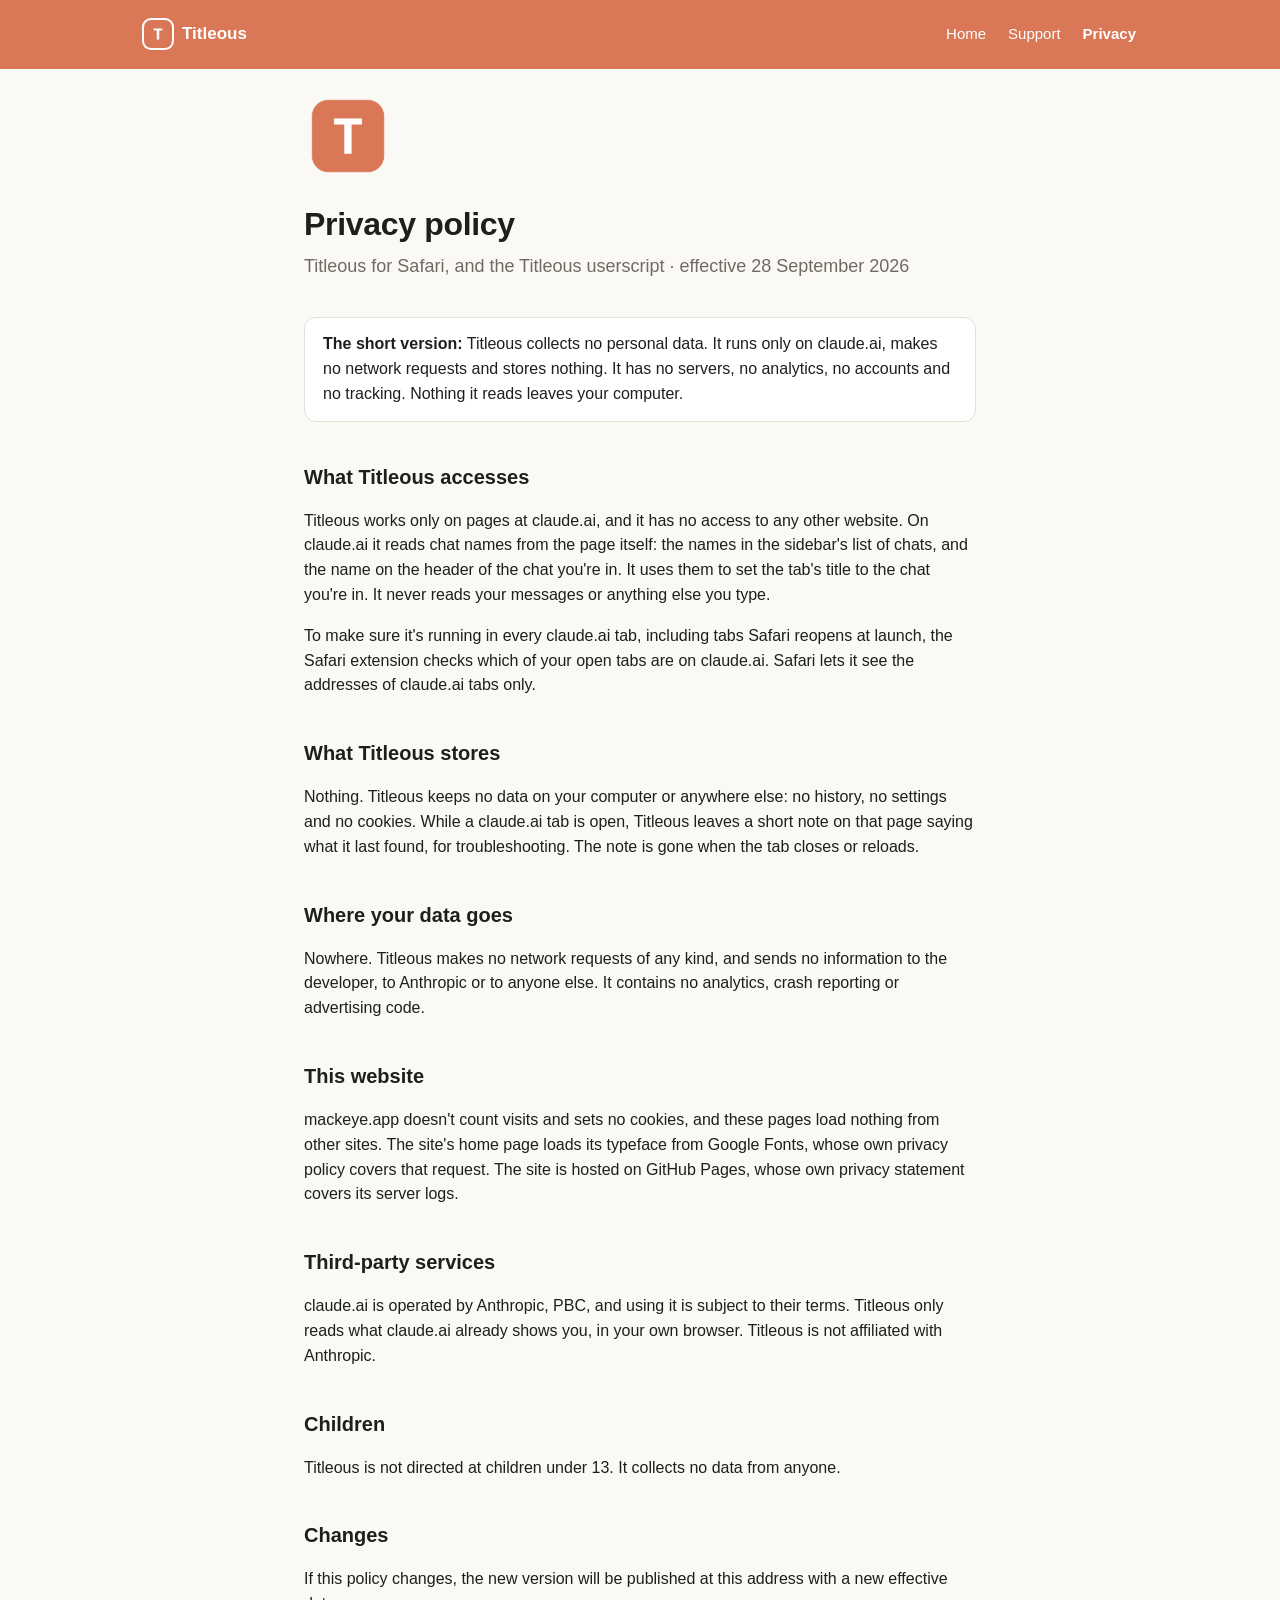
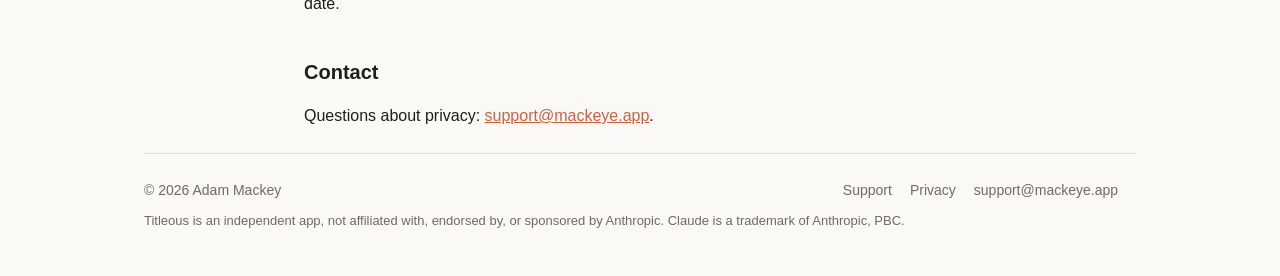
==== titleous/privacy.html @ 21d191f8 "Titleous support and privacy pages At /titleous/support.html and /titleous/privacy.html, the address" ====
<!doctype html>
<html lang="en">
<head>
  <meta charset="utf-8">
  <meta name="viewport" content="width=device-width, initial-scale=1">
  <title>Titleous – privacy policy</title>
  <meta name="description" content="Titleous collects no data. It runs only on claude.ai, makes no network requests and stores nothing.">
  <meta name="theme-color" content="#c96442">
  <link rel="icon" href="favicon.ico" sizes="any">
  <link rel="icon" type="image/png" sizes="192x192" href="favicon-192.png">
  <link rel="icon" type="image/png" sizes="32x32" href="favicon-32.png">
  <link rel="icon" type="image/png" sizes="16x16" href="favicon-16.png">
  <link rel="apple-touch-icon" href="apple-touch-icon.png">
  <meta property="og:type" content="website">
  <meta property="og:site_name" content="MackEye Apps">
  <meta property="og:title" content="Titleous – privacy policy">
  <meta property="og:description" content="Titleous collects no data. It runs only on claude.ai, makes no network requests and stores nothing.">
  <meta property="og:url" content="https://mackeye.app/titleous/privacy.html">
  <meta property="og:image" content="https://mackeye.app/titleous/og.png">
  <meta name="twitter:card" content="summary_large_image">
  <link rel="canonical" href="https://mackeye.app/titleous/privacy.html">
  <link rel="stylesheet" href="style.css?v=1">
</head>
<body>
<div class="wrap">
  <nav class="nav">
    <a class="brand" href="../"><img src="icon.png" width="28" height="28" alt="">Titleous</a>
    <div class="links"><a href="../">Home</a><a href="support.html">Support</a><a href="privacy.html" aria-current="page">Privacy</a></div>
  </nav>
</div>
<div class="wrap narrow">
  <header class="page">
    <img src="icon.png" width="88" height="88" alt="">
    <h1>Privacy policy</h1>
    <p class="tagline">Titleous for Safari, and the Titleous userscript · effective 28 September 2026</p>
  </header>

  <p class="note"><strong>The short version:</strong> Titleous collects no personal data. It runs only on claude.ai, makes no network requests and stores nothing. It has no servers, no analytics, no accounts and no tracking. Nothing it reads leaves your computer.</p>

  <h2>What Titleous accesses</h2>
  <p>Titleous works only on pages at claude.ai, and it has no access to any other website. On claude.ai it reads chat names from the page itself: the names in the sidebar's list of chats, and the name on the header of the chat you're in. It uses them to set the tab's title to the chat you're in. It never reads your messages or anything else you type.</p>
  <p>To make sure it's running in every claude.ai tab, including tabs Safari reopens at launch, the Safari extension checks which of your open tabs are on claude.ai. Safari lets it see the addresses of claude.ai tabs only.</p>

  <h2>What Titleous stores</h2>
  <p>Nothing. Titleous keeps no data on your computer or anywhere else: no history, no settings and no cookies. While a claude.ai tab is open, Titleous leaves a short note on that page saying what it last found, for troubleshooting. The note is gone when the tab closes or reloads.</p>

  <h2>Where your data goes</h2>
  <p>Nowhere. Titleous makes no network requests of any kind, and sends no information to the developer, to Anthropic or to anyone else. It contains no analytics, crash reporting or advertising code.</p>

  <h2 id="this-website">This website</h2>
  <p>mackeye.app doesn't count visits and sets no cookies, and these pages load nothing from other sites. The site's home page loads its typeface from Google Fonts, whose own privacy policy covers that request. The site is hosted on GitHub Pages, whose own privacy statement covers its server logs.</p>

  <h2>Third-party services</h2>
  <p>claude.ai is operated by Anthropic, PBC, and using it is subject to their terms. Titleous only reads what claude.ai already shows you, in your own browser. Titleous is not affiliated with Anthropic.</p>

  <h2>Children</h2>
  <p>Titleous is not directed at children under 13. It collects no data from anyone.</p>

  <h2>Changes</h2>
  <p>If this policy changes, the new version will be published at this address with a new effective date.</p>

  <h2>Contact</h2>
  <p>Questions about privacy: <a href="mailto:support@mackeye.app?subject=Titleous%20privacy">support@mackeye.app</a>.</p>

</div>
<div class="wrap">
  <footer>
    <div class="row">
      <span>© 2026 Adam Mackey</span>
      <span><a href="support.html">Support</a><a href="privacy.html">Privacy</a><a href="mailto:support@mackeye.app?subject=Titleous">support@mackeye.app</a></span>
    </div>
    <p class="legal">Titleous is an independent app, not affiliated with, endorsed by, or sponsored by Anthropic. Claude is a trademark of Anthropic, PBC.</p>
  </footer>
</div>
</body>
</html>
---- titleous/style.css ----
/* ==== BEGIN SHARED — generated from ~/SiteStyle/base.css by ~/SiteStyle/sync.py. Edit it there, not here. ==== */
/* Shared stylesheet for meterous.app and pulseous.app.
   This file is the source of truth. ~/SiteStyle/sync.py copies it, verbatim, into
   the marked block at the top of each site's style.css; each site's own components
   follow that block. Edit here, then run sync.py — never edit the copies. */
:root {
  color-scheme: light dark;
  --bg: #faf9f5;
  --card: #ffffff;
  --text: #1f1e1b;
  --muted: #6f6b62;
  --line: #e3dfd4;
  --accent: #c96442;
  --band: #d97757;   /* the apps' clay: their icons' colour, and MackEye's --clay */
  --on-band: #fff;
  --tb-bg: #e9e7e1;  /* the toolbar pictures in the state cards: button and glyph */
  --tb-glyph: #55524b;
}
@media (prefers-color-scheme: dark) {
  :root { --bg: #262624; --card: #2f2e2b; --text: #f0eee6; --muted: #a6a39a; --line: #3f3d39; --accent: #d97757;
          --tb-bg: #171716; --tb-glyph: #d0cec8; }
}
* { box-sizing: border-box; }
body {
  margin: 0;
  background: var(--bg);
  color: var(--text);
  font: 16px/1.55 -apple-system, BlinkMacSystemFont, "Helvetica Neue", Helvetica, Arial, sans-serif;
}
/* The hero glow reaches past the screenshot, and on a phone that is past the edge of the
   screen: the page scrolled sideways, and Chrome on Android zoomed out to fit it. Clip it
   at the edge. It has to be on both elements: set on body alone, the value is handed up
   to the viewport and body itself goes back to visible, so nothing is clipped. */
html, body { overflow-x: hidden; overflow-x: clip; }
a { color: var(--accent); }
.wrap { max-width: 1040px; margin: 0 auto; padding: 0 24px; }
.narrow { max-width: 720px; }

/* The band, as on mackeye.app (2026-09-28): the nav and the hero sit on a full-width
   band of the apps' clay, with white text, in light and dark mode alike. It's their own
   background, stretched to the window's edges by a spread shadow and clipped back to
   their height, so the markup stays as it is. Support and Privacy get just the nav. */
.nav, .hero { background: var(--band); box-shadow: 0 0 0 100vmax var(--band); clip-path: inset(0 -100vmax); }
/* The nav's clay reaches 1px under it, so where it meets the hero mid-pixel the page
   behind can't show through as a dark hairline. The hero paints over the overlap. */
.nav { clip-path: inset(0 -100vmax -1px); }
/* The band paints the hero's padding too, so the space between the band and the first
   cards has to be a margin: 56px, the gap Pulseous already leaves between its two rows of cards. */
.hero { margin-bottom: 56px; }

/* Navigation */
.nav { display: flex; align-items: center; justify-content: space-between; padding: 20px 0; }
.brand { display: flex; align-items: center; gap: 10px; color: var(--on-band); text-decoration: none; font-weight: 600; font-size: 17px; }
/* A white ring, so the clay tile doesn't vanish into the clay band. */
.brand img { width: 28px; height: 28px; border-radius: 7px; box-shadow: 0 0 0 2px var(--on-band); }
/* Full white: dimming them dropped them to about 2.7:1 on the clay. The current page is
   marked by weight instead. */
.nav .links a { margin-left: 22px; color: var(--on-band); text-decoration: none; font-size: 15px; }
.nav .links a[aria-current] { font-weight: 600; }
.nav .links a:hover { text-decoration: underline; text-underline-offset: 4px; }

/* Home: hero */
.hero { display: grid; grid-template-columns: 1.1fr 1fr; gap: 48px; align-items: center; padding: 56px 0 64px; }
.hero h1 { margin: 0 0 16px; font-size: 56px; line-height: 1.06; letter-spacing: -0.025em; text-wrap: balance; color: var(--on-band); }
.lead { margin: 0 0 28px; font-size: 20px; color: var(--muted); }
.cta { display: inline-flex; align-items: center; gap: 9px; padding: 12px 20px; border-radius: 10px; background: var(--accent); color: #fff; text-decoration: none; font-weight: 600; }
.cta svg { display: block; flex: none; }
.demo-link { margin: 16px 0 0; }
.demo-link a { color: var(--text); font-weight: 600; text-decoration: none; }
.demo-link a:hover { color: var(--accent); }
.cta:hover { filter: brightness(1.06); }
.cta.soon { background: var(--card); color: var(--muted); border: 1px solid var(--line); font-weight: 500; }
.cta-row { display: flex; flex-wrap: wrap; gap: 12px; align-items: center; }
.fineprint { margin: 14px 0 0; font-size: 14px; color: var(--muted); }
/* On the band. White on clay is 3.1:1, so the lead gets a little more weight. */
.hero .lead { color: var(--on-band); font-weight: 500; }
.hero .fineprint { color: var(--on-band); }
.hero .demo-link a, .hero .demo-link a:hover { color: var(--on-band); }
.hero .demo-link a:hover { text-decoration: underline; }
/* Store badges. Apple's badge is Apple's own artwork, shown exactly as supplied: its
   marketing guidelines ask for the black one whenever other stores' badges sit beside
   it, first in the row, never modified or animated (so: no hover effect), at least 40px
   tall, with clear space of a quarter of its height. The browser badges are ours, drawn
   to match it. Their glyph and type are sized in cqw, relative to the badge, so they
   shrink in step with Apple's artwork when the grid narrows on a phone; the px values
   are for browsers without container units. The logo sits at the left inset Apple's
   logo uses and the text follows it, left-aligned, the way Apple's badge is laid out.
   Centring the text was tried twice (logo and text centred together, then text centred
   beside a left logo) and both looked off next to Apple's badge. */
.badges { display: grid; grid-template-columns: repeat(2, minmax(0, 180px)); gap: 14px; }
.store-badge { display: block; border-radius: 5% / 19.5%; color: #fff; text-decoration: none; }
.store-badge img { display: block; width: 100%; height: auto; }
.store-badge.browser { container-type: inline-size; display: flex; align-items: center; gap: 3.6%; aspect-ratio: 156.1 / 40; padding: 0 5.9%; border: 1px solid #a6a6a6; background: #000; }
.store-badge.browser svg { display: block; flex: none; width: 24px; height: 24px; width: 13.4cqw; height: 13.4cqw; }
.store-badge.browser span { display: block; font-size: 19.5px; font-size: 10.8cqw; font-weight: 450; line-height: 1; letter-spacing: -0.015em; white-space: nowrap; }
.store-badge.browser small { display: block; margin-bottom: 2px; margin-bottom: 0.9cqw; font-size: 10px; font-size: 5.7cqw; font-weight: 400; letter-spacing: 0.01em; }
/* On the band, a deep shadow gives the popup its depth. (It had a clay glow behind it,
   which meant nothing once the band was clay too.) */
.hero-shot { position: relative; margin: 0; justify-self: center; }
.hero-shot picture { display: block; }
.hero-shot img { display: block; width: 340px; max-width: 100%; height: auto; border-radius: 14px; box-shadow: 0 30px 60px -20px rgba(31, 30, 27, 0.5); }

/* Home: two cards under the band, each a picture of the toolbar icon and what it's saying.
   Each site draws its own icon inside; .tb-bg is the toolbar button behind it. */
.states { display: grid; grid-template-columns: 1fr 1fr; gap: 20px; padding-bottom: 56px; }
.state { display: flex; align-items: center; gap: 22px; margin: 0; padding: 20px 24px; border-radius: 14px; background: var(--card); border: 1px solid var(--line); }
.state svg { flex: none; width: 132px; height: auto; }
.tb-bg { fill: var(--tb-bg); }
.state figcaption { font-size: 15px; color: var(--muted); }
.state figcaption strong { display: block; margin-bottom: 3px; font-size: 17px; color: var(--text); }

/* Home: features and steps */
.features { display: grid; grid-template-columns: repeat(3, 1fr); gap: 20px; padding-bottom: 20px; }
.feature { padding: 22px; border-radius: 14px; background: var(--card); border: 1px solid var(--line); }
.feature svg { display: block; width: 32px; height: 32px; margin-bottom: 14px; color: var(--accent); }
.feature h3 { margin: 0 0 6px; font-size: 17px; }
.feature p { margin: 0; font-size: 15px; color: var(--muted); }
.howto { display: grid; grid-template-columns: 1fr 1fr; gap: 48px; padding-bottom: 80px; }
.section-title { margin: 0 0 14px; font-size: 26px; letter-spacing: -0.01em; }
.section-note { margin: 0; color: var(--muted); }
.coffee { margin-top: 14px; }
ol.steps { margin: 0; padding-left: 22px; }
ol.steps li { margin: 10px 0; }
ol.steps li::marker { color: var(--accent); font-weight: 600; }

/* Home: demo video */
.demo { padding-bottom: 80px; text-align: center; }
.demo .section-note { max-width: 560px; margin: 0 auto; }
.demo-video { display: block; width: 100%; max-width: 960px; height: auto; margin: 24px auto 0; border-radius: 14px; border: 1px solid var(--line); box-shadow: 0 30px 60px -24px rgba(0, 0, 0, 0.45); background: #000; }

/* Support and privacy pages */
header.page { text-align: left; margin: 24px 0 36px; }
header.page img { width: 88px; height: 88px; border-radius: 20px; }
header.page h1 { margin: 12px 0 4px; font-size: 32px; letter-spacing: -0.01em; }
.tagline { margin: 0; font-size: 18px; color: var(--muted); }
h2 { margin: 40px 0 12px; font-size: 20px; }
h3 { margin: 24px 0 6px; font-size: 16px; }
.note { padding: 14px 18px; border-radius: 12px; background: var(--card); border: 1px solid var(--line); }
kbd { padding: 1px 6px; border: 1px solid var(--line); border-bottom-width: 2px; border-radius: 5px; background: var(--card); font: 13px ui-monospace, Menlo, monospace; }

/* Footer */
footer { margin-top: 24px; border-top: 1px solid var(--line); padding: 26px 0 44px; font-size: 14px; color: var(--muted); }
footer .row { display: flex; flex-wrap: wrap; gap: 8px 24px; justify-content: space-between; }
footer a { color: var(--muted); text-decoration: none; margin-right: 18px; }
footer a:hover { color: var(--text); }
footer .legal { margin: 10px 0 0; font-size: 13px; }

@media (max-width: 980px) {
  .hero { grid-template-columns: 1fr; gap: 36px; padding: 32px 0 56px; }
}

@media (max-width: 760px) {
  .hero { grid-template-columns: 1fr; gap: 32px; padding: 24px 0 48px; }
  .hero h1 { font-size: 36px; }
  .states, .features, .howto { grid-template-columns: 1fr; }
}

/* Narrower than 360px the nav doesn't fit on one line, and the overflow clip cut off its last
   link ("Privacy" at 320px). Let the links drop to a second line instead. */
@media (max-width: 359px) {
  .nav { flex-wrap: wrap; row-gap: 6px; }
  .nav .links a:first-child { margin-left: 0; }
}

/* Narrower than this, two badges side by side would take Apple's below its 40px minimum. */
@media (max-width: 374px) {
  .badges { grid-template-columns: minmax(0, 180px); }
}
/* ==== END SHARED ==== */

/* ==== Titleous only ==== */

/* Nothing yet: the support and privacy pages use only the shared styles. */
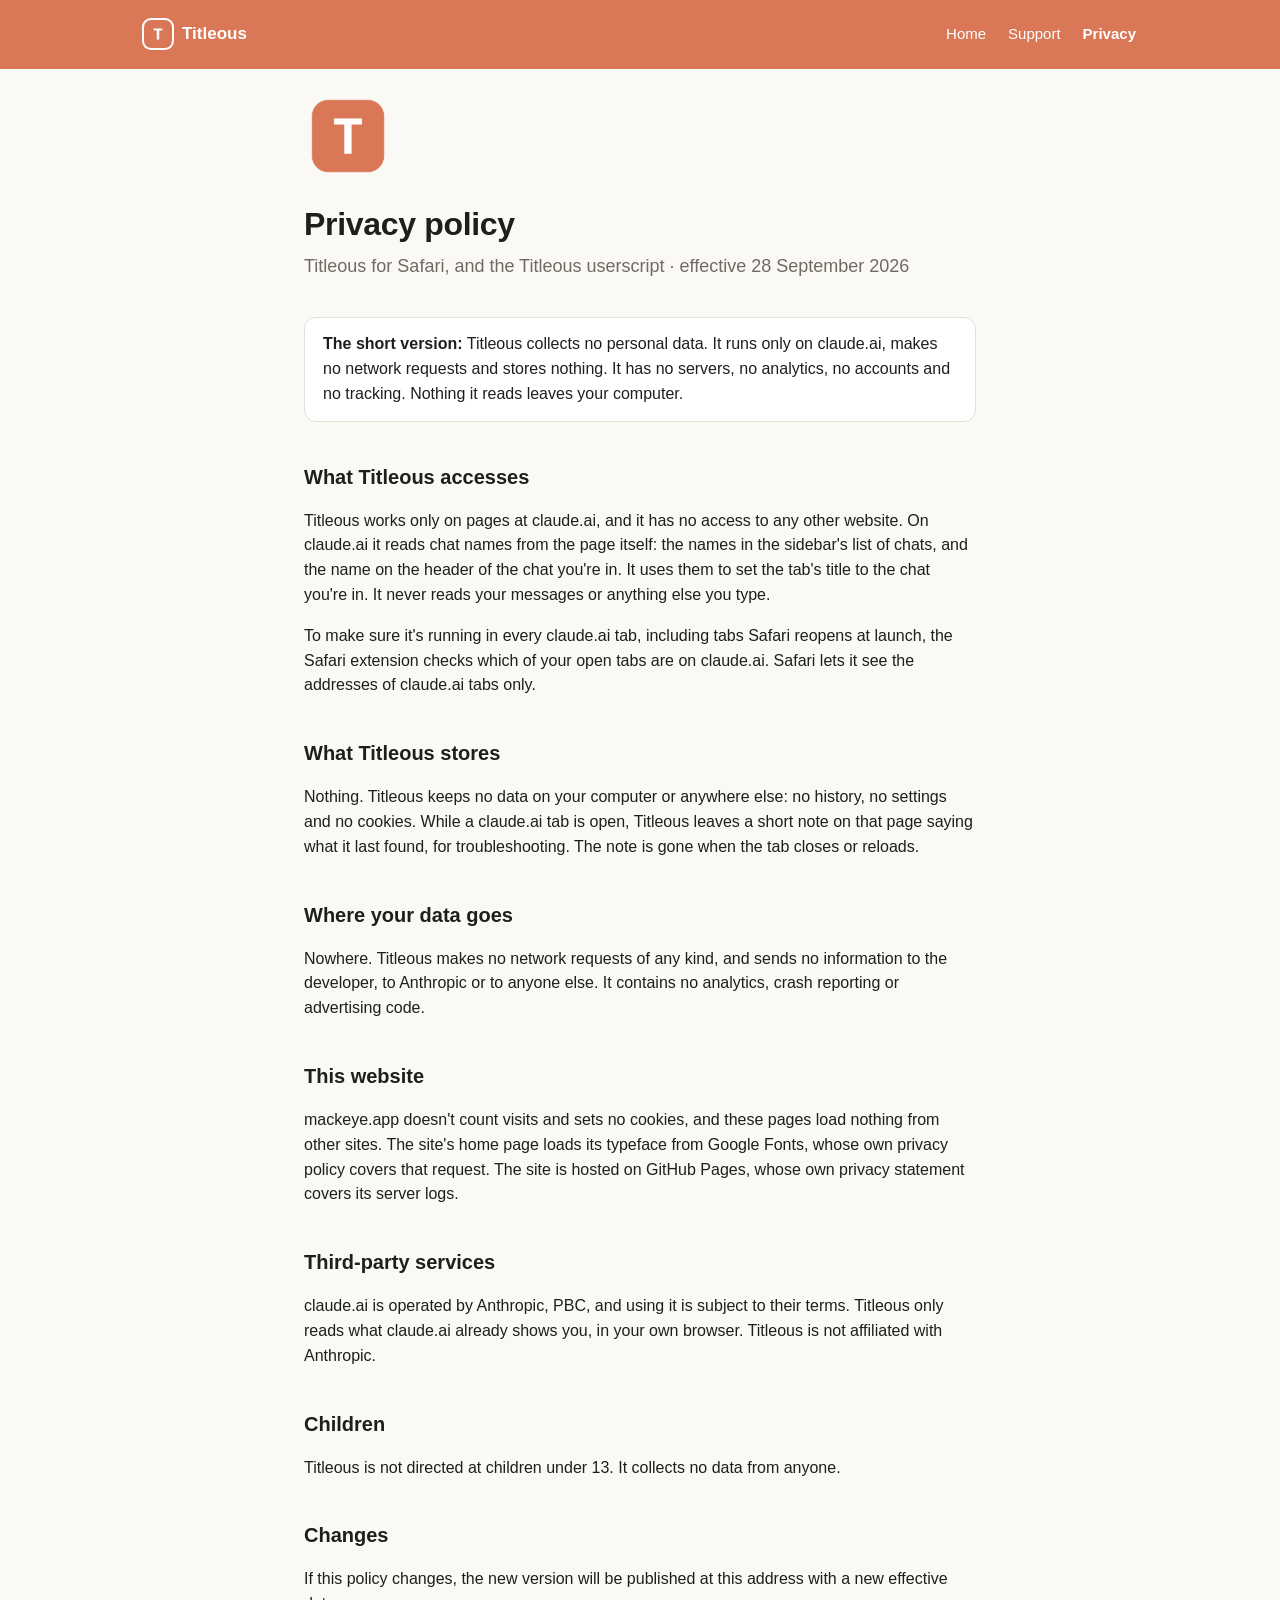
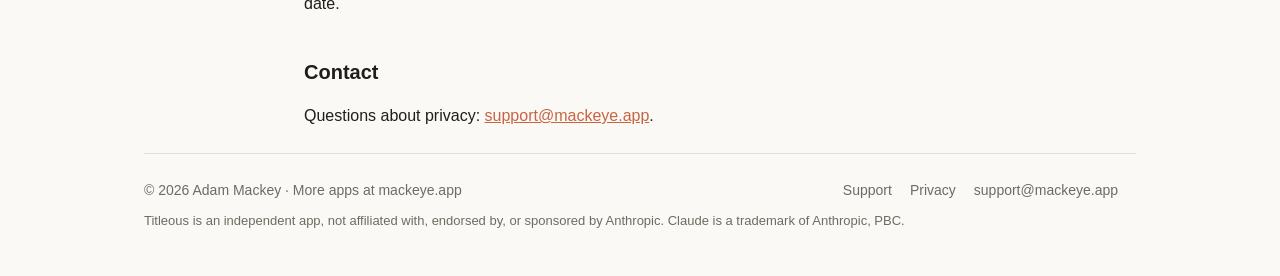
==== commit 1e8b95b0: "Titleous pages' footer: more apps at mackeye.app" ====
--- a/titleous/privacy.html
+++ b/titleous/privacy.html
@@ -66,7 +66,7 @@
 <div class="wrap">
   <footer>
     <div class="row">
-      <span>© 2026 Adam Mackey</span>
+      <span>© 2026 Adam Mackey · <a href="https://mackeye.app">More apps at mackeye.app</a></span>
       <span><a href="support.html">Support</a><a href="privacy.html">Privacy</a><a href="mailto:support@mackeye.app?subject=Titleous">support@mackeye.app</a></span>
     </div>
     <p class="legal">Titleous is an independent app, not affiliated with, endorsed by, or sponsored by Anthropic. Claude is a trademark of Anthropic, PBC.</p>
